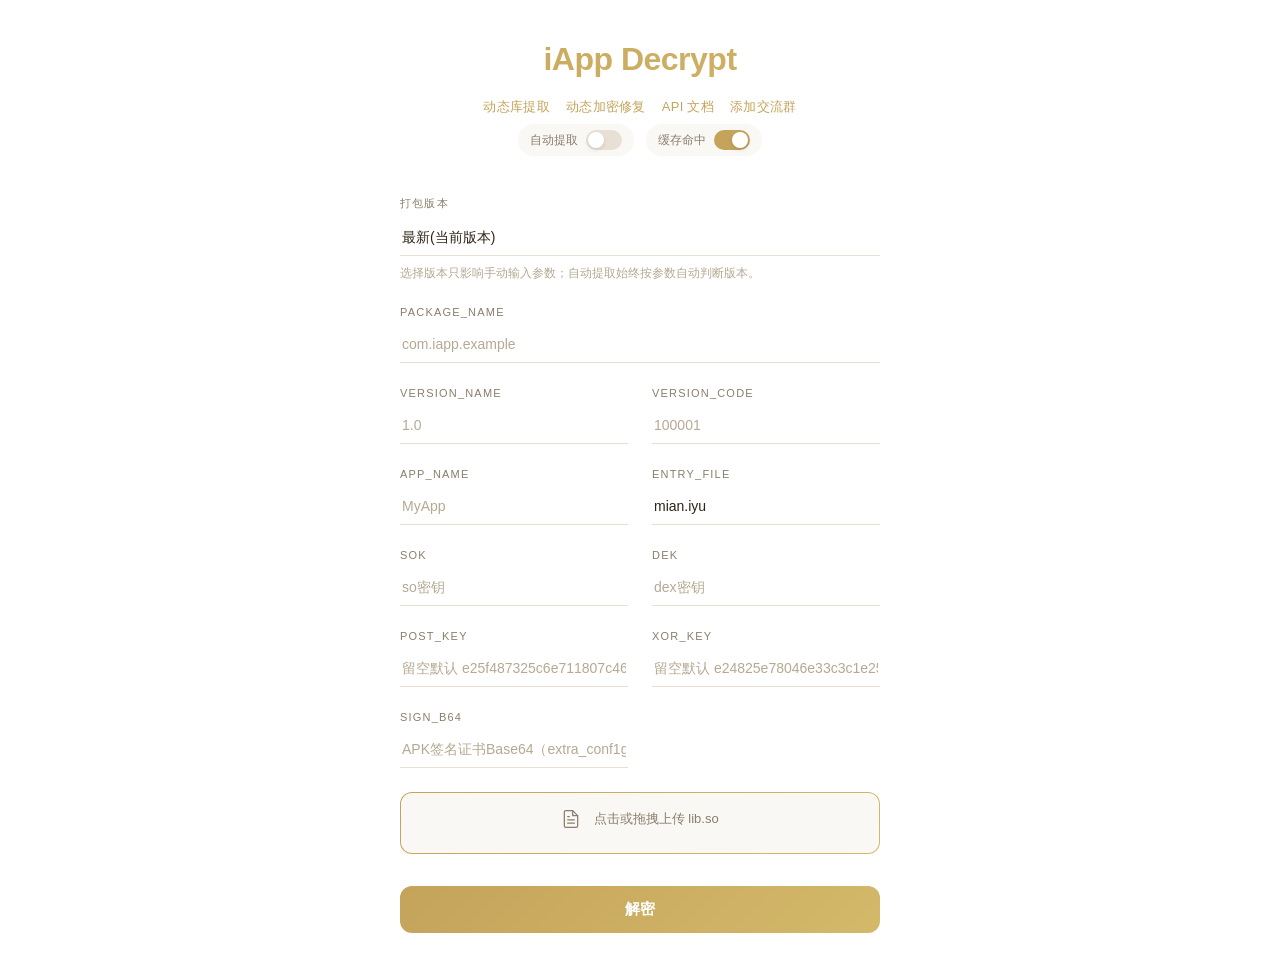
==== temp/index.html @ 9f1bf4ea "Initial commit: iApp 解密服务（源码解密/参数提取/动态加密修复 + API 文档站）" ====
<!DOCTYPE html>
<html lang="zh-CN">
<head>
    <meta charset="UTF-8">
    <meta name="viewport" content="width=device-width, initial-scale=1.0, maximum-scale=1.0, user-scalable=no">
    <title>iApp Decrypt</title>
    <link rel="stylesheet" href="css/style.css">
    <link rel="icon" type="image/x-icon" href="/favicon.ico">
</head>
<body>

<div class="main">
    <div class="header">
        <h1>iApp Decrypt</h1>
        <div class="header-links">
            <a class="header-link" href="libs.html">动态库提取</a>
            <a class="header-link" href="repair.html">动态加密修复</a>
            <a class="header-link" href="docs.html">API 文档</a>
            <a class="header-link" href="https://qm.qq.com/q/ix1x90IURa" target="_blank">添加交流群</a>
        </div>
        <div class="header-toggles">
            <div class="toggle-switch" id="autoExtractToggle" onclick="handleAutoExtractClick()">
                <span class="label">自动提取</span>
                <span class="switch"></span>
            </div>
            <div class="toggle-switch active" id="cacheToggle" onclick="handleCacheToggleClick()">
                <span class="label">缓存命中</span>
                <span class="switch"></span>
            </div>
        </div>
    </div>

    <div class="form-wrap" id="formWrap">
        <form id="decryptForm">
            <div class="file-zone" id="apkZone" style="display:none;">
                <input type="file" name="apk" accept=".apk">
                <div class="icon">
                    <svg width="20" height="20" viewBox="0 0 24 24" fill="none" stroke="currentColor" stroke-width="1.5" stroke-linecap="round" stroke-linejoin="round">
                        <path d="M12 2L2 7l10 5 10-5-10-5z"/>
                        <path d="M2 17l10 5 10-5"/>
                        <path d="M2 12l10 5 10-5"/>
                    </svg>
                </div>
                <div class="label">点击或拖拽上传 APK 文件</div>
                <div class="filename" id="apkLabel"></div>
                <div style="margin-top:8px;font-size:11px;color:var(--text3);">上传后将自动提取参数并填入下方表单</div>
            </div>
            <div class="upload-progress" id="apkExtractProgress">
                <div class="upload-progress-bar"><div class="upload-progress-fill"></div></div>
                <div class="upload-progress-text">上传进度 0%</div>
            </div>
            
            <div id="manualFields">
                <div class="field">
                    <label>打包版本</label>
                    <select id="packageMode" name="package_mode">
                        <option value="current">最新(当前版本)</option>
                        <option value="legacy4">远古(So密钥为4位)</option>
                    </select>
                    <div class="field-hint" id="packageModeHint">选择版本只影响手动输入参数；自动提取始终按参数自动判断版本。</div>
                </div>
                <div class="field">
                    <label>package_name</label>
                    <input type="text" name="package_name" placeholder="com.iapp.example" required>
                </div>
                <div class="field-row">
                    <div class="field">
                        <label>version_name</label>
                        <input type="text" name="version_name" placeholder="1.0" required>
                    </div>
                    <div class="field">
                        <label>version_code</label>
                        <input type="text" name="version_code" placeholder="100001" required>
                    </div>
                </div>
                <div class="field-row">
                    <div class="field">
                        <label>app_name</label>
                        <input type="text" name="app_name" placeholder="MyApp" required>
                    </div>
                    <div class="field">
                        <label>entry_file</label>
                        <input type="text" name="entry_file" placeholder="mian.iyu" value="mian.iyu">
                    </div>
                </div>
                <div class="field-row">
                    <div class="field">
                        <label>sok</label>
                        <input type="text" name="sok" placeholder="so密钥" required>
                    </div>
                    <div class="field">
                        <label>dek</label>
                        <input type="text" name="dek" placeholder="dex密钥" required>
                    </div>
                </div>
                <div class="field-row" id="legacySignRow">
                    <div class="field">
                        <label>sign_key</label>
                        <input type="text" name="sign_key" placeholder="APK签名MD5或最终signKey">
                    </div>
                    <div class="field">
                        <label>pwd_key</label>
                        <input type="text" name="pwd_key" placeholder="留空默认不启用">
                    </div>
                </div>
                <div class="field-row" id="postKeyRow">
                    <div class="field">
                        <label>post_key</label>
                        <input type="text" name="post_key" placeholder="留空默认 e25f487325c6e711807c46c3e31d3c973c771e01">
                    </div>
                    <div class="field">
                        <label>xor_key</label>
                        <input type="text" name="xor_key" placeholder="留空默认 e24825e78046e33c3c1e251d4e0555e169a818ca">
                    </div>
                </div>
                <div class="field-row" id="signB64Row">
                    <div class="field">
                        <label>sign_b64</label>
                        <input type="text" name="sign_b64" placeholder="APK签名证书Base64（extra_conf1g.xml为空时需要，可留空自动提取）">
                    </div>
                </div>
            </div>
            
            <div class="file-zone" id="fileZone">
                <input type="file" name="libso" accept=".so" required>
                <div class="icon">
                    <svg width="20" height="20" viewBox="0 0 24 24" fill="none" stroke="currentColor" stroke-width="1.5" stroke-linecap="round" stroke-linejoin="round">
                        <path d="M14 2H6a2 2 0 0 0-2 2v16a2 2 0 0 0 2 2h12a2 2 0 0 0 2-2V8z"/>
                        <polyline points="14 2 14 8 20 8"/>
                        <line x1="16" y1="13" x2="8" y2="13"/>
                        <line x1="16" y1="17" x2="8" y2="17"/>
                        <polyline points="10 9 9 9 8 9"/>
                    </svg>
                </div>
                <div class="label">点击或拖拽上传 lib.so</div>
                <div class="filename" id="fileLabel"></div>
            </div>
            <div class="upload-progress" id="decryptUploadProgress">
                <div class="upload-progress-bar"><div class="upload-progress-fill"></div></div>
                <div class="upload-progress-text">上传进度 0%</div>
            </div>
            <button type="submit" class="submit-btn" id="submitBtn">解密</button>
            <div class="error-msg" id="errorMsg"></div>
        </form>
    </div>

        <div class="result-wrap" id="resultWrap"></div>
</div>

<div class="modal-overlay" id="modalOverlay" style="display:none;">
    <div class="modal-content">
        <div class="modal-header">
            <h3>自动提取参数</h3>
            <button class="modal-close" onclick="closeAutoExtractModal()">
                <svg width="18" height="18" viewBox="0 0 24 24" fill="none" stroke="currentColor" stroke-width="2" stroke-linecap="round" stroke-linejoin="round">
                    <line x1="18" y1="6" x2="6" y2="18"></line>
                    <line x1="6" y1="6" x2="18" y2="18"></line>
                </svg>
            </button>
        </div>
        <div class="modal-body">
            <div class="warning-box">
                <svg width="24" height="24" viewBox="0 0 24 24" fill="none" stroke="#d4915a" stroke-width="2" stroke-linecap="round" stroke-linejoin="round">
                    <path d="M12 9v2m0 4h.01"></path>
                    <path d="M12 2C6.48 2 2 6.48 2 12s4.48 10 10 10 10-4.48 10-10S17.52 2 12 2z"></path>
                </svg>
                <div class="warning-text">
                    <p><strong>注意事项：</strong></p>
                    <ul>
                        <li>大文件APK提取可能需要较长时间，请耐心等待</li>
                        <li>被加密或修改过的安装包可能无法有效提取参数</li>
                        <li>本工具只能解密由 iApp v3 打包的APK文件</li>
                    </ul>
                </div>
            </div>
        </div>
        <div class="modal-footer">
            <button class="modal-btn modal-btn-cancel" onclick="closeAutoExtractModal()">取消</button>
            <button class="modal-btn modal-btn-confirm" onclick="confirmAutoExtract()">确认开启</button>
        </div>
    </div>
</div>
<div class="toast" id="toast">已复制到剪贴板</div>
<script src="js/common.js"></script>
<script src="js/decrypt.js"></script>
</body>
</html>
---- temp/css/style.css ----
:root {
            --bg: #ffffff;
            --surface: #faf8f5;
            --surface2: #f3efe8;
            --border: #e8e0d4;
            --text: #2c2518;
            --text2: #8a7e6b;
            --text3: #b5a992;
            --accent1: #c4a35a;
            --accent2: #d4b96a;
            --grad: linear-gradient(135deg, #c4a35a, #d4b96a);
            --green: #6b9a4e;
            --red: #c45a5a;
            --orange: #d4915a;
            --r: 12px;
        }
        * { margin: 0; padding: 0; box-sizing: border-box; }
        body {
            background: var(--bg);
            color: var(--text);
            font-family: -apple-system, BlinkMacSystemFont, "Segoe UI", Roboto, "Helvetica Neue", Arial, sans-serif;
            min-height: 100vh;
            -webkit-font-smoothing: antialiased;
        }

        /* ===== Main ===== */
        .main {
            max-width: 1200px;
            margin: 0 auto;
            padding: 24px;
        }
        @media (min-width: 768px) { .main { padding: 40px; } }

        /* ===== Header ===== */
        .header {
            text-align: center;
            margin-bottom: 40px;
        }
        .header h1 {
            font-size: 32px;
            font-weight: 800;
            letter-spacing: -0.5px;
            background: var(--grad);
            -webkit-background-clip: text;
            -webkit-text-fill-color: transparent;
            background-clip: text;
            line-height: 1.2;
        }
        .header-link {
            display: inline-block;
            margin-top: 10px;
            font-size: 13px;
            font-weight: 500;
            color: var(--accent1);
            text-decoration: none;
            letter-spacing: 0.3px;
            transition: opacity 0.2s;
        }
        .header-link:hover { opacity: 0.7; }
        .header-links {
            margin-top: 10px;
            display: flex;
            gap: 16px;
            justify-content: center;
            align-items: center;
        }
        .header-toggles {
            display: flex;
            justify-content: center;
            align-items: center;
            gap: 12px;
            margin-top: 8px;
            flex-wrap: wrap;
        }
        .toggle-switch {
            display: inline-flex;
            align-items: center;
            gap: 8px;
            padding: 6px 12px;
            background: var(--surface);
            border-radius: 20px;
            cursor: pointer;
            transition: all 0.2s;
        }
        .toggle-switch:hover { background: var(--surface2); }
        .toggle-switch.disabled { opacity: 0.5; cursor: not-allowed; }
        .toggle-switch .label { font-size: 12px; font-weight: 500; color: var(--text2); }
        .toggle-switch .switch {
            width: 36px;
            height: 20px;
            background: var(--border);
            border-radius: 10px;
            position: relative;
            transition: background 0.2s;
        }
        .toggle-switch.active .switch { background: var(--accent1); }
        .toggle-switch .switch::after {
            content: '';
            position: absolute;
            width: 16px;
            height: 16px;
            background: white;
            border-radius: 50%;
            top: 2px;
            left: 2px;
            transition: transform 0.2s;
            box-shadow: 0 2px 4px rgba(0,0,0,0.1);
        }
        .toggle-switch.active .switch::after { transform: translateX(16px); }
        
        .modal-overlay {
            position: fixed;
            top: 0;
            left: 0;
            right: 0;
            bottom: 0;
            background: rgba(0, 0, 0, 0.5);
            display: flex;
            align-items: center;
            justify-content: center;
            z-index: 1000;
            backdrop-filter: blur(4px);
        }
        .modal-content {
            background: var(--bg);
            border-radius: var(--r);
            width: 90%;
            max-width: 480px;
            overflow: hidden;
            box-shadow: 0 20px 60px rgba(0, 0, 0, 0.2);
            animation: modalIn 0.2s ease-out;
        }
        @keyframes modalIn {
            from { opacity: 0; transform: scale(0.95) translateY(20px); }
            to { opacity: 1; transform: scale(1) translateY(0); }
        }
        .modal-header {
            display: flex;
            align-items: center;
            justify-content: space-between;
            padding: 20px 24px;
            border-bottom: 1px solid var(--border);
        }
        .modal-header h3 {
            font-size: 18px;
            font-weight: 700;
            color: var(--text);
        }
        .modal-close {
            background: none;
            border: none;
            color: var(--text3);
            cursor: pointer;
            padding: 6px;
            border-radius: 8px;
            transition: all 0.2s;
        }
        .modal-close:hover {
            color: var(--text);
            background: var(--surface);
        }
        .modal-body {
            padding: 24px;
        }
        .warning-box {
            display: flex;
            gap: 16px;
            padding: 16px;
            background: rgba(212, 145, 90, 0.08);
            border-radius: var(--r);
            border-left: 4px solid var(--orange);
        }
        .warning-text {
            flex: 1;
            font-size: 14px;
            color: var(--text2);
        }
        .warning-text p {
            margin-bottom: 8px;
        }
        .warning-text ul {
            list-style: none;
            padding-left: 0;
            margin: 0;
        }
        .warning-text li {
            position: relative;
            padding-left: 20px;
            margin-bottom: 6px;
            line-height: 1.5;
        }
        .warning-text li::before {
            content: '•';
            position: absolute;
            left: 0;
            color: var(--orange);
            font-weight: bold;
        }
        .modal-footer {
            display: flex;
            gap: 12px;
            padding: 16px 24px;
            border-top: 1px solid var(--border);
            background: var(--surface);
        }
        .modal-btn {
            flex: 1;
            padding: 12px;
            border: none;
            border-radius: var(--r);
            font-size: 14px;
            font-weight: 600;
            cursor: pointer;
            transition: all 0.2s;
        }
        .modal-btn-cancel {
            background: var(--surface2);
            color: var(--text2);
        }
        .modal-btn-cancel:hover {
            background: var(--border);
        }
        .modal-btn-confirm {
            background: var(--grad);
            color: white;
        }
        .modal-btn-confirm:hover {
            transform: scale(1.02);
            box-shadow: 0 4px 16px rgba(196, 163, 90, 0.4);
        }
        
        .header-links .header-link + .header-link::before {
            content: '';
            display: none;
        }

        /* ===== API Doc ===== */
        .api-doc {
            display: none;
            max-width: 720px;
            margin: 0 auto 40px;
        }
        .api-doc.active { display: block; }
        .lib-tool {
            display: none;
            max-width: 720px;
            margin: 0 auto 40px;
        }
        .lib-tool.active { display: block; }
        .api-section { margin-bottom: 32px; }
        .api-section h3 {
            font-size: 14px;
            font-weight: 700;
            color: var(--text2);
            text-transform: uppercase;
            letter-spacing: 1px;
            margin-bottom: 12px;
        }
        .api-code {
            font-family: "SF Mono", Monaco, monospace;
            font-size: 14px;
            font-weight: 600;
            color: var(--accent1);
            background: var(--surface);
            display: inline-block;
            padding: 8px 16px;
            border-radius: 8px;
        }
        .api-desc {
            font-size: 13px;
            color: var(--text3);
            margin-top: 6px;
        }
        .api-table {
            width: 100%;
            border-collapse: collapse;
            font-size: 13px;
        }
        .api-table th {
            text-align: left;
            padding: 8px 12px;
            font-weight: 600;
            color: var(--text2);
            font-size: 11px;
            text-transform: uppercase;
            letter-spacing: 0.5px;
            border-bottom: 1px solid var(--border);
        }
        .api-table td {
            padding: 10px 12px;
            border-bottom: 1px solid var(--surface2);
            color: var(--text);
        }
        .api-table .mono {
            font-family: "SF Mono", Monaco, monospace;
            font-weight: 600;
            color: var(--accent1);
            font-size: 12px;
        }
        .api-table .req {
            color: var(--red);
            font-weight: 600;
        }
        .code-tabs {
            position: relative;
            display: flex;
            gap: 4px;
            margin-bottom: 12px;
        }
        .tab-indicator {
            position: absolute;
            top: 0;
            height: 100%;
            border-radius: 8px;
            background: var(--surface);
            pointer-events: none;
            z-index: 0;
            /* 左缘与宽度用带回弹的缓动：先拉长、再收拢 */
            transition: left 0.32s cubic-bezier(0.34, 1.3, 0.64, 1),
                        width 0.32s cubic-bezier(0.34, 1.3, 0.64, 1);
        }
        .tab-btn {
            position: relative;
            z-index: 1;
            padding: 6px 14px;
            background: transparent;
            border: none;
            border-radius: 8px;
            color: var(--text3);
            font-size: 12px;
            font-weight: 600;
            cursor: pointer;
            transition: color 0.2s, background 0.2s;
        }
        .tab-btn:hover:not(.active) { color: var(--text); background: var(--surface); }
        .tab-btn.active { color: var(--accent1); }
        .tab-panel { display: none; }
        .tab-panel.active { display: block; }
        @media (prefers-reduced-motion: reduce) {
            .tab-indicator { transition: none; }
        }
        .api-example {
            background: var(--surface);
            border-radius: var(--r);
            padding: 20px;
            font-family: "SF Mono", "Fira Code", Monaco, Consolas, monospace;
            font-size: 12.5px;
            line-height: 1.7;
            color: #5a5245;
            white-space: pre;
            overflow-x: auto;
            margin: 0;
        }

        /* ===== Markdown 渲染 ===== */
        .markdown-body {
            font-size: 14px;
            color: var(--text);
            line-height: 1.7;
        }
        .markdown-body h1 {
            font-size: 26px;
            font-weight: 800;
            margin: 0 0 16px;
            letter-spacing: -0.5px;
        }
        .markdown-body h2 {
            font-size: 18px;
            font-weight: 700;
            margin: 32px 0 12px;
            padding-top: 8px;
            border-top: 1px solid var(--border);
        }
        .markdown-body h3 {
            font-size: 15px;
            font-weight: 700;
            margin: 24px 0 10px;
        }
        .markdown-body h4 {
            font-size: 14px;
            font-weight: 700;
            margin: 20px 0 8px;
            color: var(--text2);
        }
        .markdown-body p {
            margin: 0 0 12px;
            color: var(--text3);
        }
        .markdown-body a {
            color: var(--accent1);
            text-decoration: none;
        }
        .markdown-body a:hover { text-decoration: underline; }
        .markdown-body ul, .markdown-body ol {
            margin: 0 0 12px 20px;
            color: var(--text3);
        }
        .markdown-body li { margin-bottom: 4px; }
        .markdown-body code {
            font-family: "SF Mono", Monaco, monospace;
            font-size: 12px;
            color: var(--accent1);
            background: var(--surface);
            padding: 2px 6px;
            border-radius: 4px;
        }
        .markdown-body pre {
            background: var(--surface);
            border-radius: var(--r);
            padding: 20px;
            margin: 0 0 16px;
            overflow-x: auto;
        }
        .markdown-body pre code {
            font-family: "SF Mono", "Fira Code", Monaco, Consolas, monospace;
            font-size: 12.5px;
            line-height: 1.7;
            color: #5a5245;
            background: transparent;
            padding: 0;
            border-radius: 0;
            white-space: pre;
        }
        .markdown-body table {
            width: 100%;
            border-collapse: collapse;
            font-size: 13px;
            margin: 0 0 16px;
        }
        .markdown-body th {
            text-align: left;
            padding: 8px 12px;
            font-weight: 600;
            color: var(--text2);
            font-size: 11px;
            text-transform: uppercase;
            letter-spacing: 0.5px;
            border-bottom: 1px solid var(--border);
        }
        .markdown-body td {
            padding: 10px 12px;
            border-bottom: 1px solid var(--surface2);
            color: var(--text);
        }
        .markdown-body blockquote {
            margin: 0 0 16px;
            padding: 8px 16px;
            border-left: 3px solid var(--accent1);
            background: var(--surface);
            border-radius: 0 var(--r) var(--r) 0;
            color: var(--text3);
            font-size: 13px;
        }
        .markdown-body hr {
            border: none;
            border-top: 1px solid var(--border);
            margin: 24px 0;
        }

        /* ===== Docs 布局 ===== */
        .docs-layout {
            display: flex;
            gap: 32px;
            align-items: flex-start;
            margin-top: 8px;
        }
        .docs-sidebar {
            width: 220px;
            flex-shrink: 0;
            position: sticky;
            top: 24px;
            max-height: calc(100vh - 48px);
            overflow-y: auto;
            padding-right: 8px;
        }
        .docs-group { margin-bottom: 18px; }
        .docs-group-title {
            font-size: 11px;
            font-weight: 700;
            color: var(--text3);
            text-transform: uppercase;
            letter-spacing: 1px;
            margin-bottom: 6px;
            padding-left: 10px;
        }
        .docs-side-item {
            display: block;
            padding: 6px 10px;
            font-size: 13px;
            color: var(--text2);
            text-decoration: none;
            border-radius: 6px;
            margin-bottom: 2px;
            transition: all 0.15s;
        }
        .docs-side-item:hover { background: var(--surface); color: var(--text); }
        .docs-side-item.active { background: var(--surface); color: var(--accent1); font-weight: 600; }
        .docs-content {
            flex: 1;
            min-width: 0;
            max-width: 760px;
        }
        .docs-nav {
            display: flex;
            justify-content: space-between;
            gap: 16px;
            margin-top: 48px;
            border-top: 1px solid var(--border);
            padding-top: 24px;
        }
        .docs-nav-card {
            display: flex;
            flex-direction: column;
            gap: 4px;
            padding: 16px 20px;
            border: 1px solid var(--border);
            border-radius: var(--r);
            text-decoration: none;
            background: var(--surface);
            min-width: 160px;
            transition: all 0.2s;
        }
        .docs-nav-card:hover { border-color: var(--accent1); }
        .docs-nav-next { text-align: right; margin-left: auto; }
        .docs-nav-dir { font-size: 11px; color: var(--text3); }
        .docs-nav-title { font-size: 14px; font-weight: 600; color: var(--accent1); }

        /* ===== 在线调试 ===== */
        .debug-box {
            margin-top: 36px;
            border: 1px solid var(--border);
            border-radius: var(--r);
            padding: 20px;
            background: var(--bg);
        }
        .debug-title { font-size: 15px; font-weight: 700; margin-bottom: 16px; }
        .debug-form { display: flex; flex-direction: column; gap: 12px; }
        .debug-field { display: flex; flex-direction: column; gap: 6px; }
        .debug-field label { font-size: 12px; color: var(--text2); font-weight: 500; }
        .debug-field label b { color: var(--red); }
        .debug-field input[type="text"], .debug-field select {
            padding: 8px 12px;
            border: 1px solid var(--border);
            border-radius: 8px;
            font-size: 13px;
            color: var(--text);
            background: var(--bg);
        }
        .debug-field input[type="text"]:focus, .debug-field select:focus {
            border-color: var(--accent1);
            outline: none;
        }
        .debug-field input[type="file"] { font-size: 12px; color: var(--text3); }
        .debug-send {
            align-self: flex-start;
            padding: 10px 20px;
            background: var(--grad);
            color: #fff;
            border: none;
            border-radius: 8px;
            font-size: 13px;
            font-weight: 600;
            cursor: pointer;
            transition: all 0.2s;
        }
        .debug-send:hover { opacity: 0.9; transform: translateY(-1px); }
        .debug-send:active { transform: none; }
        .debug-result {
            margin-top: 16px;
            background: var(--surface);
            border-radius: var(--r);
            padding: 16px;
            max-height: 420px;
            overflow: auto;
        }
        .debug-result pre {
            font-family: "SF Mono", Monaco, monospace;
            font-size: 12px;
            line-height: 1.6;
            color: #5a5245;
            white-space: pre-wrap;
            word-break: break-all;
            margin: 0;
        }
        .debug-result p { color: var(--text3); font-size: 13px; margin: 0; }
        .debug-err { color: var(--red); font-size: 13px; }
        .debug-link { color: var(--accent1); font-weight: 600; }

        .docs-menu-btn {
            display: none;
        }
        .docs-backdrop {
            display: none;
        }

        @media (max-width: 900px) {
            .docs-layout { flex-direction: column; }
            .docs-menu-btn {
                position: sticky;
                top: 12px;
                z-index: 60;
                display: inline-flex;
                align-items: center;
                gap: 6px;
                align-self: flex-start;
                padding: 8px 14px;
                background: var(--surface);
                border: 1px solid var(--border);
                border-radius: 8px;
                font-size: 13px;
                font-weight: 600;
                color: var(--text);
                cursor: pointer;
                margin-bottom: 16px;
            }
            .docs-sidebar {
                position: fixed;
                top: 0;
                left: 0;
                bottom: 0;
                width: 270px;
                max-height: none;
                background: var(--bg);
                z-index: 100;
                padding: 24px 20px;
                overflow-y: auto;
                transform: translateX(-100%);
                transition: transform 0.25s ease;
                box-shadow: 0 0 40px rgba(0, 0, 0, 0.12);
            }
            .docs-sidebar.open { transform: translateX(0); }
            .docs-backdrop {
                display: block;
                position: fixed;
                inset: 0;
                background: rgba(0, 0, 0, 0.35);
                z-index: 99;
                opacity: 0;
                pointer-events: none;
                transition: opacity 0.25s ease;
            }
            .docs-backdrop.show { opacity: 1; pointer-events: auto; }
        }

        /* 手机端长行自动换行，避免横向滚动 */
        @media (max-width: 900px) {
            .markdown-body pre,
            .markdown-body pre code {
                white-space: pre-wrap;
                overflow-wrap: anywhere;
                word-break: break-word;
            }
            .markdown-body code {
                overflow-wrap: anywhere;
                word-break: break-word;
            }
            .markdown-body td,
            .markdown-body th {
                word-break: break-word;
            }
        }

        /* ===== Form ===== */
        .form-wrap {
            max-width: 480px;
            margin: 0 auto;
        }
        .field { margin-bottom: 24px; }
        .field label {
            display: block;
            font-size: 11px;
            font-weight: 300;
            color: var(--text2);
            margin-bottom: 8px;
            text-transform: uppercase;
            letter-spacing: 1.2px;
        }
        .field input[type="text"],
        .field select {
            width: 100%;
            padding: 10px 2px;
            background: transparent;
            border: none;
            border-bottom: 1px solid var(--border);
            border-radius: 0;
            color: var(--text);
            font-size: 14px;
            outline: none;
            transition: border-image 0.3s;
        }
        .field input[type="text"]:focus,
        .field select:focus {
            border-bottom: 2px solid transparent;
            border-image: var(--grad) 1;
        }
        .field input[type="text"]::placeholder { color: var(--text3); font-weight: 300; }
        .field select { appearance: none; color: var(--text); }
        .field-hint {
            margin-top: 8px;
            font-size: 12px;
            line-height: 1.5;
            color: var(--text3);
        }
        .field-row {
            display: grid;
            grid-template-columns: 1fr 1fr;
            gap: 24px;
        }
        .file-zone {
            position: relative;
            border: 1.5px dashed transparent;
            border-radius: var(--r);
            padding: 16px 24px;
            text-align: center;
            cursor: pointer;
            transition: all 0.25s ease;
            margin-bottom: 32px;
            background-origin: border-box;
            background-clip: padding-box, border-box;
            background-image: linear-gradient(var(--surface), var(--surface)), var(--grad);
        }
        .file-zone:hover, .file-zone.dragover {
            transform: translateY(-2px);
            background-image: linear-gradient(var(--surface2), var(--surface2)), var(--grad);
        }
        .file-zone input { position: absolute; inset: 0; opacity: 0; cursor: pointer; }
        .file-zone .icon { margin-bottom: 0; display: inline; vertical-align: middle; }
        .file-zone .icon svg { stroke: var(--text2); transition: stroke 0.2s; vertical-align: middle; }
        .file-zone:hover .icon svg { stroke: var(--accent1); }
        .file-zone .label { font-size: 13px; color: var(--text2); font-weight: 400; display: inline; vertical-align: middle; margin-left: 8px; }
        .file-zone .filename { font-size: 13px; color: var(--accent1); margin-top: 8px; font-weight: 600; word-break: break-all; }
        .upload-progress {
            display: none;
            margin: -14px 0 18px;
            padding: 12px 14px;
            background: var(--surface);
            border-radius: var(--r);
        }
        .upload-progress.show { display: block; }
        .upload-progress-bar {
            width: 100%;
            height: 6px;
            border-radius: 999px;
            background: var(--surface2);
            overflow: hidden;
        }
        .upload-progress-fill {
            width: 0%;
            height: 100%;
            background: var(--grad);
            transition: width 0.15s ease;
        }
        .upload-progress-text {
            margin-top: 8px;
            font-size: 12px;
            color: var(--text2);
        }
        .submit-btn {
            width: 100%;
            padding: 14px;
            background: var(--grad);
            color: #ffffff;
            border: none;
            border-radius: var(--r);
            font-size: 15px;
            font-weight: 700;
            cursor: pointer;
            transition: all 0.2s ease;
            letter-spacing: 0.5px;
        }
        .submit-btn:hover { transform: scale(1.02); box-shadow: 0 8px 32px rgba(196, 163, 90, 0.3); }
        .submit-btn:active { transform: scale(0.97); box-shadow: none; }
        .submit-btn:disabled { opacity: 0.4; cursor: not-allowed; transform: none; box-shadow: none; }
        .error-msg {
            margin-top: 16px;
            padding: 12px 16px;
            background: rgba(196, 90, 90, 0.08);
            border-radius: var(--r);
            color: var(--red);
            font-size: 13px;
            display: none;
        }
        .error-msg.show { display: block; }
        .tool-result {
            margin-top: 24px;
        }
        .tool-result-list {
            display: grid;
            gap: 16px;
        }
        .tool-result-card {
            background: var(--surface);
            border-radius: var(--r);
            padding: 18px 20px;
        }
        .tool-result-card pre {
            white-space: pre-wrap;
            overflow-wrap: anywhere;
            word-break: break-word;
        }
        .tool-result-path {
            font-size: 13px;
            font-weight: 700;
            color: var(--text);
            margin-bottom: 14px;
            word-break: break-all;
            font-family: "SF Mono", Monaco, monospace;
        }
        .tool-result-grid {
            display: grid;
            gap: 12px;
        }
        .tool-result-item {
            background: var(--bg);
            border-radius: 10px;
            padding: 12px 14px;
        }
        .tool-result-label {
            font-size: 11px;
            color: var(--text3);
            text-transform: uppercase;
            letter-spacing: 0.8px;
            margin-bottom: 8px;
        }
        .tool-result-value {
            font-size: 13px;
            color: var(--text);
            line-height: 1.6;
            word-break: break-all;
            font-family: "SF Mono", Monaco, "Cascadia Code", monospace;
        }

        /* ===== Result ===== */
        .result-wrap { display: none; }
        .result-wrap.active { display: block; }
        .form-wrap.hidden { display: none; }

        .top-bar {
            display: flex;
            align-items: center;
            justify-content: space-between;
            gap: 16px;
            flex-wrap: wrap;
            margin-bottom: 24px;
        }
        .top-bar h2 {
            font-size: 20px;
            font-weight: 700;
            display: flex;
            align-items: center;
            gap: 12px;
        }
        .top-bar h2 .dot {
            width: 10px;
            height: 10px;
            border-radius: 50%;
            background: var(--green);
            box-shadow: 0 0 12px rgba(107, 154, 78, 0.3);
        }
        .top-bar h2 .dot.fail { background: var(--red); box-shadow: 0 0 12px rgba(196, 90, 90, 0.3); }
        .top-actions { display: flex; gap: 8px; align-items: center; }
        .pill { padding: 6px 16px; border-radius: 20px; font-size: 12px; font-weight: 700; }
        .pill-ok { background: rgba(107, 154, 78, 0.1); color: var(--green); }
        .pill-fail { background: rgba(196, 90, 90, 0.1); color: var(--red); }

        .hint-bar {
            text-align: center;
            font-size: 12px;
            color: var(--text3);
            font-weight: 400;
            letter-spacing: 0.3px;
            margin-bottom: 24px;
        }

        .info-bar {
            display: flex;
            gap: 16px;
            flex-wrap: wrap;
            margin-bottom: 24px;
        }
        .info-chip {
            background: var(--surface);
            border-radius: var(--r);
            padding: 16px 24px;
            display: flex;
            align-items: center;
            gap: 12px;
        }
        .info-chip .num { font-size: 24px; font-weight: 800; }
        .info-chip .num.green { color: var(--green); }
        .info-chip .num.orange { color: var(--orange); }
        .info-chip .num.red { color: var(--red); }
        .info-chip .num.accent { color: var(--accent1); }
        .info-chip .desc { font-size: 12px; color: var(--text3); line-height: 1.4; font-weight: 400; }

        .strategy-panel {
            background: var(--surface);
            border-radius: var(--r);
            padding: 18px 20px;
            margin-bottom: 24px;
        }
        .strategy-title {
            font-size: 13px;
            font-weight: 700;
            color: var(--text2);
            margin-bottom: 14px;
            text-transform: uppercase;
            letter-spacing: 0.8px;
        }
        .strategy-grid {
            display: grid;
            grid-template-columns: 1fr;
            gap: 12px;
        }
        @media (min-width: 900px) { .strategy-grid { grid-template-columns: 1fr 1fr; } }
        .strategy-item {
            background: var(--bg);
            border-radius: 10px;
            padding: 12px 14px;
        }
        .strategy-item.wide {
            grid-column: 1 / -1;
        }
        .strategy-label {
            font-size: 11px;
            color: var(--text3);
            text-transform: uppercase;
            letter-spacing: 0.8px;
            margin-bottom: 8px;
        }
        .strategy-value {
            font-size: 13px;
            color: var(--text);
            word-break: break-all;
            line-height: 1.6;
            font-family: "SF Mono", Monaco, "Cascadia Code", monospace;
        }
        .strategy-copy {
            margin-top: 10px;
        }

        .cards {
            display: grid;
            grid-template-columns: 1fr;
            gap: 16px;
        }
        @media (min-width: 900px) { .cards { grid-template-columns: repeat(2, 1fr); } }

        .card {
            background: var(--surface);
            border-radius: var(--r);
            overflow: hidden;
            display: flex;
            flex-direction: column;
            transition: all 0.2s;
        }
        .card:hover { background: var(--surface2); }
        .card-head {
            padding: 14px 20px;
            display: flex;
            align-items: center;
            justify-content: space-between;
            gap: 8px;
        }
        .card-name { display: flex; align-items: center; gap: 10px; min-width: 0; }
        .card-name .dot { width: 8px; height: 8px; border-radius: 50%; flex-shrink: 0; }
        .card-name .dot.entry { background: var(--orange); box-shadow: 0 0 8px rgba(212, 145, 90, 0.2); }
        .card-name .dot.normal { background: var(--accent1); box-shadow: 0 0 8px rgba(196, 163, 90, 0.15); }
        .card-name span {
            font-size: 13px;
            font-weight: 600;
            font-family: "SF Mono", Monaco, "Cascadia Code", monospace;
            color: var(--text);
            white-space: normal;
            overflow-wrap: anywhere;
            word-break: break-word;
        }
        .badge {
            background: rgba(212, 145, 90, 0.1);
            color: var(--orange);
            padding: 3px 10px;
            border-radius: 6px;
            font-size: 10px;
            font-weight: 700;
            flex-shrink: 0;
            text-transform: uppercase;
            letter-spacing: 0.8px;
        }
        .copy-btn {
            padding: 6px 14px;
            background: transparent;
            border: none;
            border-radius: 8px;
            color: var(--text3);
            font-size: 12px;
            cursor: pointer;
            transition: all 0.2s;
            font-weight: 500;
        }
        .copy-btn:hover { color: var(--accent1); background: rgba(196, 163, 90, 0.08); }
        .copy-btn.copied { color: var(--green); background: rgba(107, 154, 78, 0.08); }

        .card-body { flex: 1; position: relative; }
        .code-wrap { overflow: auto; max-height: 55vh; }
        @media (min-width: 900px) { .code-wrap { max-height: 440px; } }
        .code-block {
            margin: 0;
            padding: 20px;
            color: #5a5245;
            font-family: "SF Mono", "Fira Code", Monaco, Consolas, monospace;
            font-size: 12.5px;
            line-height: 1.7;
            white-space: pre-wrap;
            overflow-wrap: anywhere;
            word-break: break-word;
            tab-size: 4;
        }

        .failed-section {
            margin-top: 24px;
            background: var(--surface);
            border-radius: var(--r);
            overflow: hidden;
        }
        .failed-section .head {
            padding: 14px 24px;
            background: rgba(196, 90, 90, 0.04);
            font-size: 13px;
            font-weight: 700;
            color: var(--red);
        }
        .failed-section ul { list-style: none; }
        .failed-section li { padding: 12px 24px; display: flex; gap: 16px; font-size: 13px; }
        .failed-section .fname { color: var(--text); font-family: "SF Mono", Monaco, monospace; font-weight: 600; white-space: normal; overflow-wrap: anywhere; word-break: break-word; }
        .failed-section .err { color: var(--text3); word-break: break-all; }

        .toast {
            position: fixed;
            top: 24px;
            left: 50%;
            transform: translateX(-50%) translateY(-60px);
            background: var(--surface2);
            color: var(--text);
            padding: 12px 28px;
            border-radius: var(--r);
            font-size: 13px;
            font-weight: 500;
            box-shadow: 0 12px 40px rgba(0,0,0,0.1);
            opacity: 0;
            transition: all 0.3s;
            z-index: 1000;
            pointer-events: none;
        }
        .toast.show { opacity: 1; transform: translateX(-50%) translateY(0); }

        ::-webkit-scrollbar { width: 4px; height: 4px; }
        ::-webkit-scrollbar-track { background: transparent; }
        ::-webkit-scrollbar-thumb { background: #d4cfc5; border-radius: 2px; }
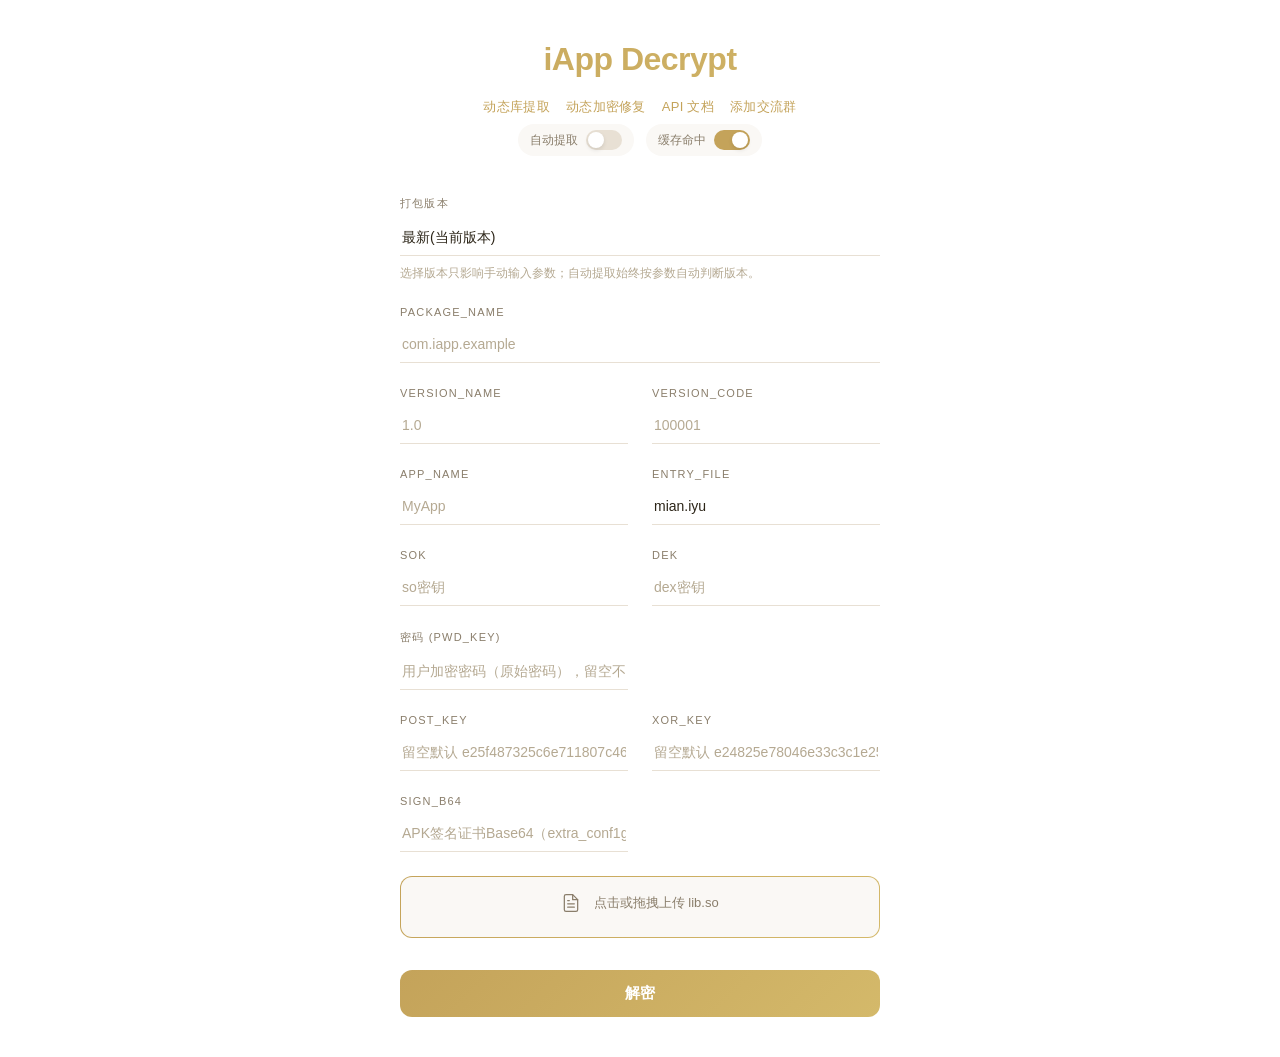
==== commit dd509463: "fix: pwd_key 密码字段改为始终显示（不限定 legacy4 模式）" ====
--- a/temp/index.html
+++ b/temp/index.html
@@ -93,14 +93,16 @@
                         <input type="text" name="dek" placeholder="dex密钥" required>
                     </div>
                 </div>
+                <div class="field-row" id="pwdKeyRow">
+                    <div class="field">
+                        <label>密码 (pwd_key)</label>
+                        <input type="text" name="pwd_key" placeholder="用户加密密码（原始密码），留空不启用">
+                    </div>
+                </div>
                 <div class="field-row" id="legacySignRow">
                     <div class="field">
                         <label>sign_key</label>
                         <input type="text" name="sign_key" placeholder="APK签名MD5或最终signKey">
-                    </div>
-                    <div class="field">
-                        <label>pwd_key</label>
-                        <input type="text" name="pwd_key" placeholder="留空默认不启用">
                     </div>
                 </div>
                 <div class="field-row" id="postKeyRow">
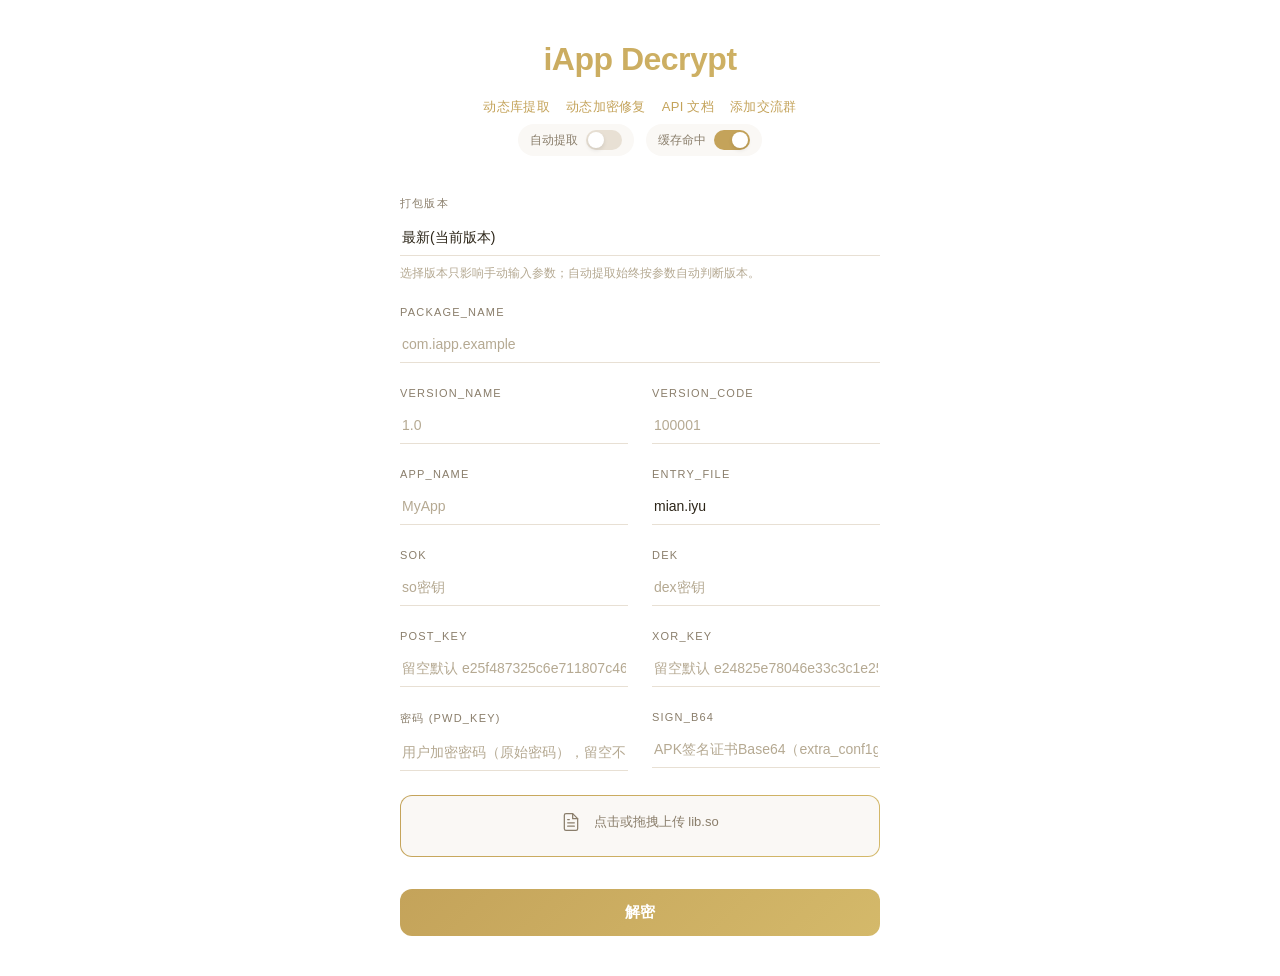
==== commit 9b3fc0ab: "fix: pwd_key 并入 sign_b64 同列对齐，不单独占行" ====
--- a/temp/index.html
+++ b/temp/index.html
@@ -93,12 +93,6 @@
                         <input type="text" name="dek" placeholder="dex密钥" required>
                     </div>
                 </div>
-                <div class="field-row" id="pwdKeyRow">
-                    <div class="field">
-                        <label>密码 (pwd_key)</label>
-                        <input type="text" name="pwd_key" placeholder="用户加密密码（原始密码），留空不启用">
-                    </div>
-                </div>
                 <div class="field-row" id="legacySignRow">
                     <div class="field">
                         <label>sign_key</label>
@@ -116,6 +110,10 @@
                     </div>
                 </div>
                 <div class="field-row" id="signB64Row">
+                    <div class="field">
+                        <label>密码 (pwd_key)</label>
+                        <input type="text" name="pwd_key" placeholder="用户加密密码（原始密码），留空不启用">
+                    </div>
                     <div class="field">
                         <label>sign_b64</label>
                         <input type="text" name="sign_b64" placeholder="APK签名证书Base64（extra_conf1g.xml为空时需要，可留空自动提取）">
